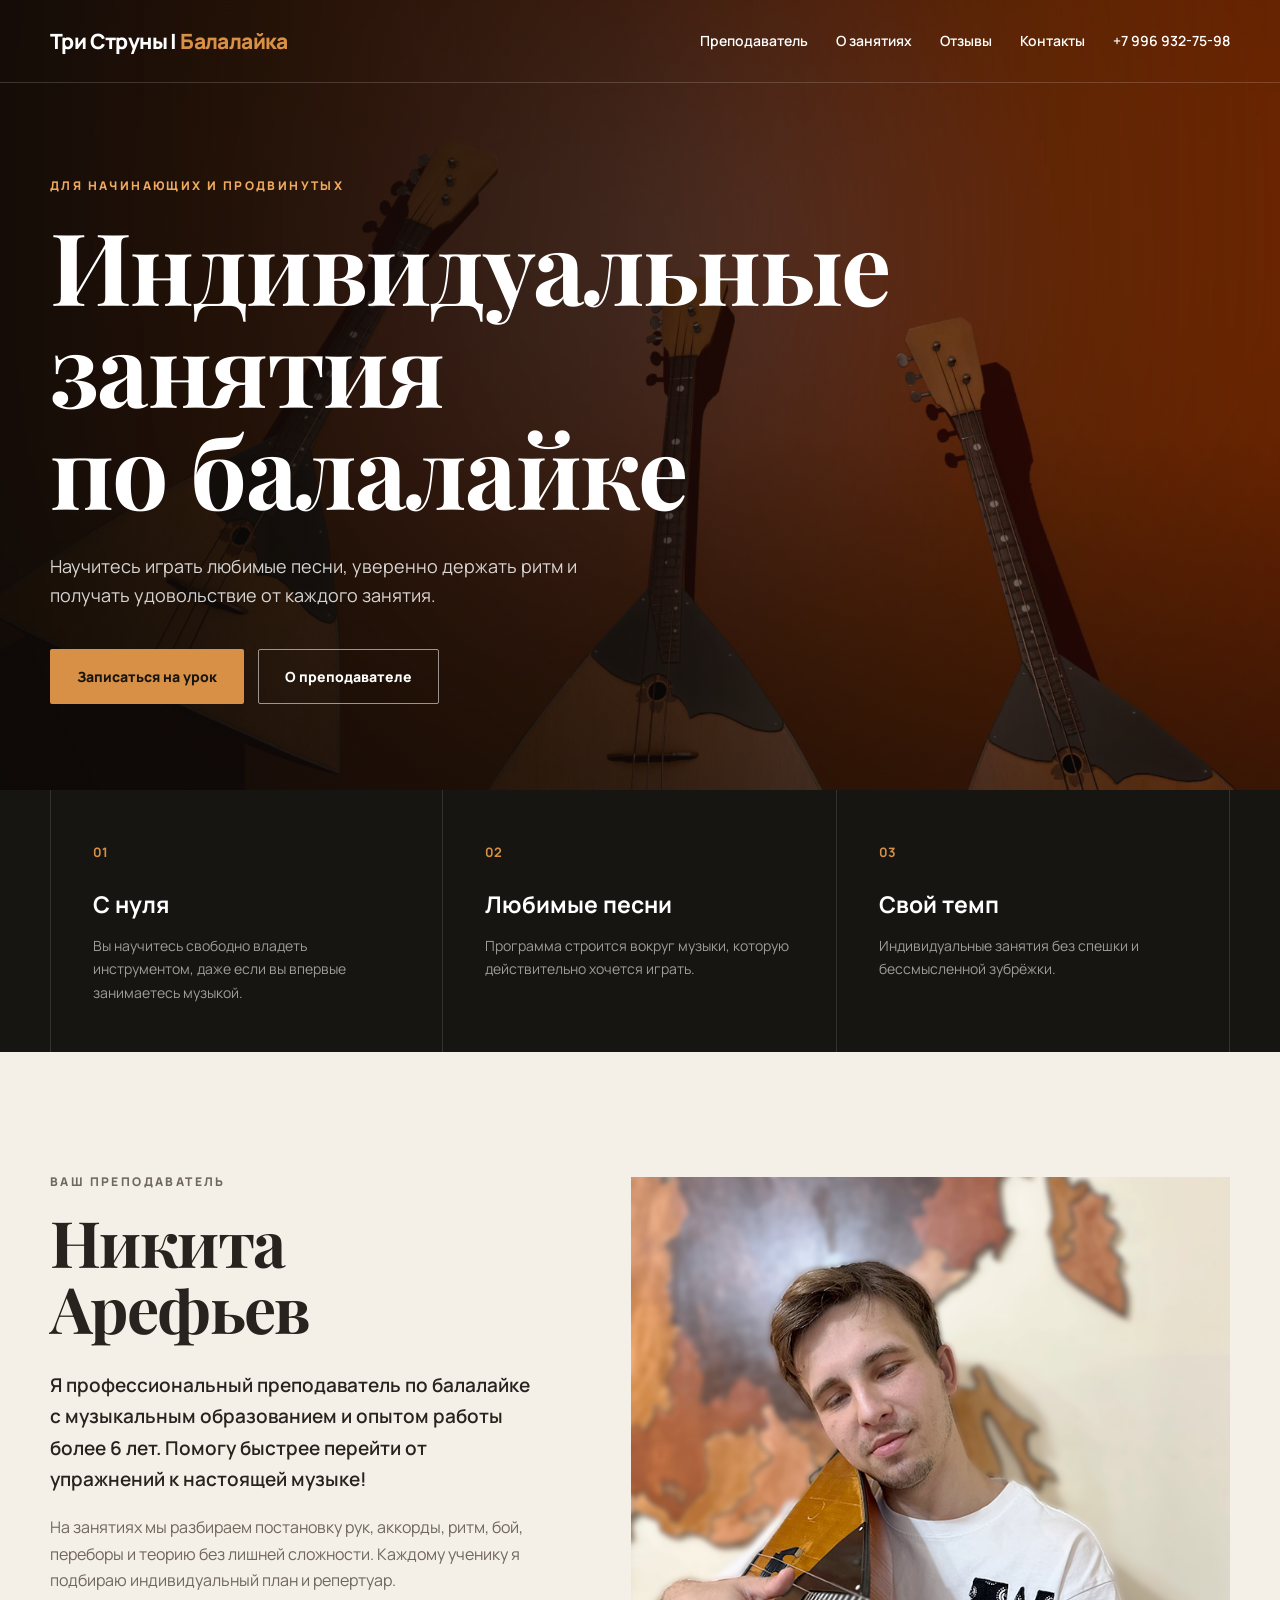
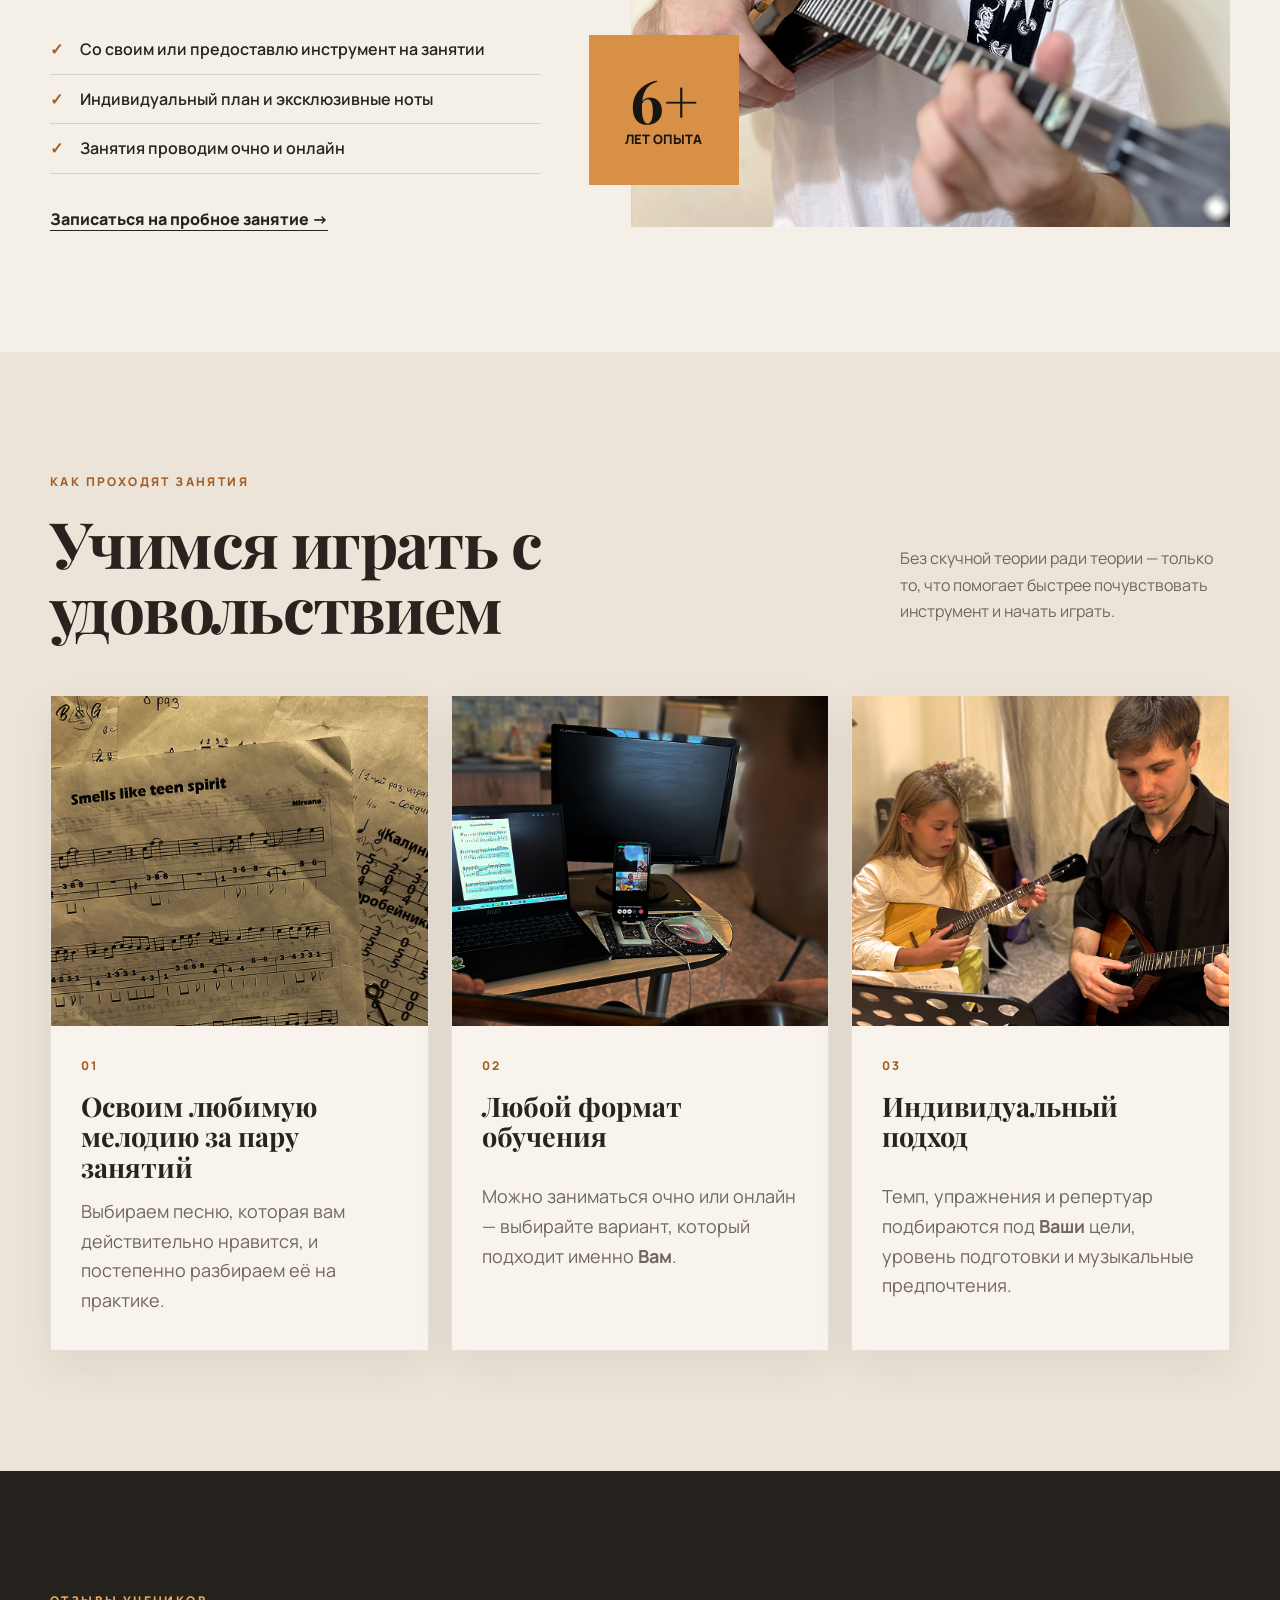
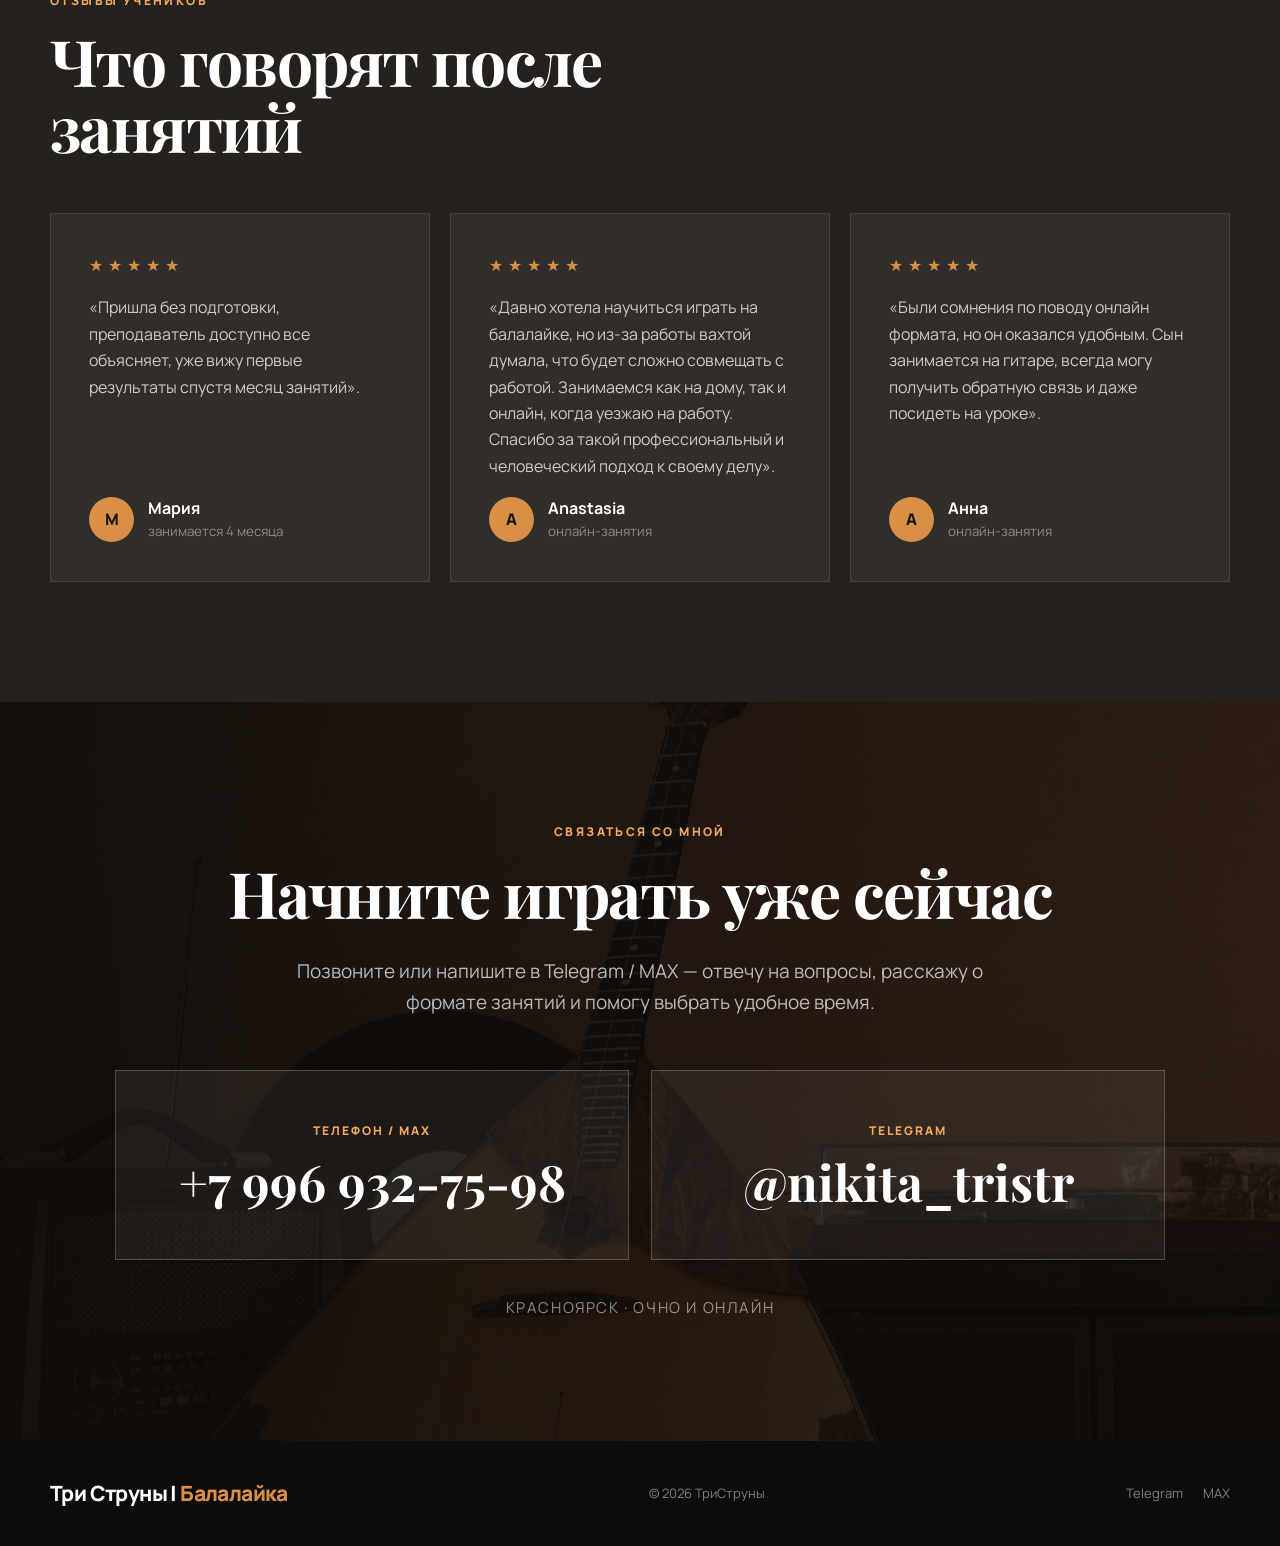
==== index.html @ 17038948 "Initial site" ====
<!DOCTYPE html>
<html lang="ru">
<head>
  <meta charset="UTF-8">
  <meta name="viewport" content="width=device-width, initial-scale=1.0">
  <meta name="description" content="Индивидуальные занятия по гитаре в очном и онлайн форматах. Обучение с нуля и развитие техники игры для начинающих и продолжающих">
  <title>Три Струны – Индивидуальные занятия по балалайке в удобном формате</title>
  <link rel="canonical" href="https://tri-stuni.ru/">
  <link rel="icon" type="image/png" href="favicon.png">
  <link rel="preconnect" href="https://fonts.googleapis.com">
  <link rel="preconnect" href="https://fonts.gstatic.com" crossorigin>
  <link href="https://fonts.googleapis.com/css2?family=Manrope:wght@400;500;600;700;800&family=Playfair+Display:wght@700&display=swap" rel="stylesheet">
  <link rel="stylesheet" href="styles.css">
</head>

<body>
  <header class="header" id="top">
    <div class="container header__inner">
      <a class="logo" href="#top">Три Струны | <span>Балалайка</span></a>

      <nav class="nav" aria-label="Основная навигация">
        <a href="#teacher">Преподаватель</a>
        <a href="#gallery">О занятиях</a>
        <a href="#reviews">Отзывы</a>
        <a href="#contacts">Контакты</a>
      </nav>

      <a class="header__phone" href="tel:+79969327598">+7 996 932-75-98</a>
      <button class="menu-button" type="button" aria-label="Открыть меню">☰</button>
    </div>
  </header>

  <main>
    <section class="hero">

      <video class="hero-video" autoplay muted playsinline>
        <source src="images/xl986-0szup-zxlib.webm" type="video/webm">
      </video>

      <div class="hero__overlay"></div>
      <div class="container hero__content">
        <p class="eyebrow">Для начинающих и продвинутых</p>
        <h1>Индивидуальные занятия<br> по балалайке</h1>
        <p class="hero__text">
          Научитесь играть любимые песни, уверенно держать ритм
          и получать удовольствие от каждого занятия.
        </p>
        <div class="hero__actions">
          <a class="button button--primary" href="#contacts">Записаться на урок</a>
          <a class="button button--ghost" href="#teacher">О преподавателе</a>
        </div>
      </div>
    </section>

    <section class="advantages">
      <div class="container advantages__grid">
        <article>
          <strong>01</strong>
          <h3>С нуля</h3>
          <p>Вы научитесь свободно владеть инструментом, даже если вы впервые занимаетесь музыкой.</p>
        </article>
        <article>
          <strong>02</strong>
          <h3>Любимые песни</h3>
          <p>Программа строится вокруг музыки, которую действительно хочется играть.</p>
        </article>
        <article>
          <strong>03</strong>
          <h3>Свой темп</h3>
          <p>Индивидуальные занятия без спешки и бессмысленной зубрёжки.</p>
        </article>
      </div>
    </section>

    <section class="section teacher" id="teacher">
      <div class="container teacher__grid">
        <div class="teacher__content">
          <p class="eyebrow eyebrow--dark">Ваш преподаватель</p>
          <h2>Никита Арефьев</h2>
          <p class="lead">
            Я профессиональный преподаватель по балалайке с музыкальным образованием и опытом работы более 6 лет.
            Помогу быстрее перейти от упражнений к настоящей музыке!
          </p>
          <p>
            На занятиях мы разбираем постановку рук, аккорды, ритм, бой,
            переборы и теорию без лишней сложности.
            Каждому ученику я подбираю индивидуальный план и репертуар.
          </p>
          <ul class="check-list">
            <li>Со своим или предоставлю  инструмент на занятии</li>
            <li>Индивидуальный план и эксклюзивные ноты</li>
            <li>Занятия проводим очно и онлайн</li>
          </ul>
          <a class="text-link" href="#contacts">Записаться на пробное занятие →</a>
        </div>

        <div class="teacher__photo-wrap">
          <img
            class="teacher__photo"
            src="images/tk2rp-n01fe-uaxux.png"
            alt="Преподаватель">
          <div class="teacher__badge">
            <strong>6+</strong>
            <span>лет опыта</span>
          </div>
        </div>
      </div>
    </section>

    <section class="section learning" id="gallery">
      <div class="container">
        <div class="section-heading learning__heading">
          <div>
            <p class="eyebrow eyebrow--dark">Как проходят занятия</p>
            <h2>Учимся играть с удовольствием</h2>
          </div>
          <p>
            Без скучной теории ради теории — только то, что помогает быстрее
            почувствовать инструмент и начать играть.
          </p>
        </div>

        <div class="learning__grid">
          <article class="learning-card">
            <img src="images/r684t-punt3-mszy1.png" alt="Ноты мелодий">
            <div class="learning-card__content">
              <span>01</span>
              <h3>Освоим любимую мелодию за пару занятий</h3>
              <p>Выбираем песню, которая вам действительно нравится, и постепенно разбираем её на практике.</p>
            </div>
          </article>

          <article class="learning-card">
            <img src="images/8xgyc-4u35b-64ixe.png" alt="Онлайн-занятия по игре на гитаре">
            <div class="learning-card__content">
              <span>02</span>
              <h3>Любой формат обучения</h3>
              <p>Можно заниматься очно или онлайн — выбирайте вариант, который подходит именно <b>Вам</b>.</p>
            </div>
          </article>

          <article class="learning-card">
            <img src="images/gwdns-wt003-9f68g.png" alt="Индивидуальное занятие с преподавателем">
            <div class="learning-card__content">
              <span>03</span>
              <h3>Индивидуальный подход</h3>
              <p>Темп, упражнения и репертуар подбираются под <b>Ваши</b> цели, уровень подготовки и музыкальные предпочтения.</p>
            </div>
          </article>
        </div>
      </div>
    </section>

    <section class="section reviews" id="reviews">
      <div class="container">
        <p class="eyebrow">Отзывы учеников</p>
        <h2>Что говорят после занятий</h2>

        <div class="reviews__grid">
          <article class="review">
            <div class="review__stars">★★★★★</div>
            <p>«Пришла без подготовки, преподаватель доступно все объясняет, уже вижу первые результаты спустя месяц занятий».</p>
            <div class="review__author">
              <span>М</span>
              <div><strong>Мария</strong><small>занимается 4 месяца</small></div>
            </div>
          </article>

          <article class="review">
            <div class="review__stars">★★★★★</div>
            <p>«Давно хотела научиться играть на балалайке, но из-за работы вахтой думала, что будет сложно совмещать с работой. Занимаемся как на дому, так и онлайн, когда уезжаю на работу. Спасибо за такой профессиональный и человеческий подход к своему делу».</p>
            <div class="review__author">
              <span>A</span>
              <div><strong>Anastasia</strong><small>онлайн-занятия</small></div>
            </div>
          </article>

          <article class="review">
            <div class="review__stars">★★★★★</div>
            <p>«Были сомнения по поводу онлайн формата, но он оказался удобным. Сын занимается на гитаре, всегда могу получить обратную связь и даже посидеть на уроке».</p>
            <div class="review__author">
              <span>А</span>
              <div><strong>Анна</strong><small>онлайн-занятия</small></div>
            </div>
          </article>
        </div>
      </div>
    </section>

    <section class="section contacts" id="contacts">
      <div class="container contacts__center">
        <p class="eyebrow">Связаться со мной</p>
        <h2>Начните играть уже сейчас</h2>
        <p class="contacts__intro">
          Позвоните или напишите в Telegram / MAX  — отвечу на вопросы,
          расскажу о формате занятий и помогу выбрать удобное время.
        </p>

        <div class="contacts__big-links">
          <a class="contact-card" href="tel:+79969327598">
            <span class="contact-card__label">Телефон / MAX </span>
            <strong>+7 996 932-75-98</strong>
          </a>

          <a class="contact-card" href="https://t.me/nikita_tristr" target="_blank" rel="noopener noreferrer">
            <span class="contact-card__label">Telegram</span>
            <strong>@nikita_tristr</strong>
          </a>

        </div>

        <p class="contacts__place">Красноярск · очно и онлайн</p>
      </div>
    </section>
  </main>

  <footer class="footer">
    <div class="container footer__inner">
      <a class="logo" href="#top">Три Струны | <span>Балалайка</span></a>
      <p>© 2026 ТриСтруны</p>
      <div class="footer__socials">
        <a href="#" aria-label="Telegram">Telegram</a>
        <a href="#" aria-label="MAX">MAX</a>
      </div>
    </div>
  </footer>

  <script src="script.js"></script>
</body>
</html>
---- styles.css ----
* {
  box-sizing: border-box;
}

:root {
  --bg: #f4efe7;
  --dark: #171512;
  --dark-soft: #25211c;
  --accent: #d79045;
  --accent-hover: #efaa60;
  --text: #28231e;
  --muted: #70675e;
  --white: #ffffff;
  --line: rgba(40, 35, 30, 0.14);
}

html {
  scroll-behavior: smooth;
}

body {
  margin: 0;
  font-family: "Manrope", sans-serif;
  color: var(--text);
  background: var(--bg);
  line-height: 1.65;
}

img {
  display: block;
  max-width: 100%;
}

a {
  color: inherit;
  text-decoration: none;
}

.container {
  width: min(1180px, calc(100% - 40px));
  margin-inline: auto;
}

.header {
  position: absolute;
  z-index: 10;
  top: 0;
  width: 100%;
  border-bottom: 1px solid rgba(255, 255, 255, 0.16);
  color: var(--white);
}

.header__inner,
.footer__inner {
  min-height: 82px;
  display: flex;
  align-items: center;
  justify-content: space-between;
  gap: 28px;
}

.logo {
  font-size: 21px;
  font-weight: 800;
  letter-spacing: -0.6px;
}

.logo span {
  color: var(--accent);
}

.nav {
  display: flex;
  gap: 28px;
  margin-left: auto;
}

.nav a,
.header__phone {
  font-size: 14px;
  font-weight: 600;
}

.nav a:hover,
.header__phone:hover {
  color: var(--accent-hover);
}

.menu-button {
  display: none;
  background: none;
  border: 0;
  color: white;
  font-size: 28px;
  cursor: pointer;
}

.hero {
    position: relative;
    min-height: 790px;
    display: grid;
    align-items: center;
    color: var(--white);
    overflow: hidden;
}

.hero-video {
    position: absolute;
    inset: 0;

    width: 100%;
    height: 100%;

    object-fit: cover;
    object-position: center 42%;

    z-index: 0;
}

.hero__overlay {
  position: absolute;
  inset: 0;
  background:
    linear-gradient(90deg, rgba(12, 10, 8, 0.92) 0%, rgba(12, 10, 8, 0.68) 48%, rgba(12, 10, 8, 0.18) 100%),
    linear-gradient(0deg, rgba(12, 10, 8, 0.42), transparent 45%);
}

.hero__content {
  position: relative;
  z-index: 1;
  padding-top: 90px;
}

.eyebrow {
  margin: 0 0 18px;
  color: var(--accent-hover);
  font-size: 12px;
  font-weight: 800;
  letter-spacing: 2.4px;
  text-transform: uppercase;
}

.eyebrow--dark {
  color: #a65f24;
}

h1,
h2 {
  font-family: "Playfair Display", serif;
  line-height: 1.02;
  letter-spacing: -1.6px;
}

h1 {
  max-width: 750px;
  margin: 0;
  font-size: clamp(68px, 9vw, 100px);
}

h2 {
  margin: 0 0 30px;
  font-size: clamp(42px, 5vw, 68px);
}

.hero__text {
  max-width: 590px;
  margin: 32px 0 38px;
  color: rgba(255, 255, 255, 0.82);
  font-size: 18px;
}

.hero__actions {
  display: flex;
  flex-wrap: wrap;
  gap: 14px;
}

.button {
  min-height: 55px;
  padding: 0 26px;
  display: inline-flex;
  align-items: center;
  justify-content: center;
  border: 1px solid transparent;
  border-radius: 2px;
  font: inherit;
  font-size: 14px;
  font-weight: 800;
  cursor: pointer;
  transition: 0.2s ease;
}

.button--primary {
  color: var(--dark);
  background: var(--accent);
}

.button--primary:hover {
  background: var(--accent-hover);
  transform: translateY(-2px);
}

.button--ghost {
  color: var(--white);
  border-color: rgba(255, 255, 255, 0.55);
}

.button--ghost:hover {
  background: rgba(255, 255, 255, 0.1);
}

.advantages {
  color: var(--white);
  background: var(--dark);
}

.advantages__grid {
  display: grid;
  grid-template-columns: repeat(3, 1fr);
}

.advantages article {
  min-height: 245px;
  padding: 48px 42px;
  border-right: 1px solid rgba(255, 255, 255, 0.12);
}

.advantages article:first-child {
  border-left: 1px solid rgba(255, 255, 255, 0.12);
}

.advantages strong {
  color: var(--accent);
  font-size: 13px;
}

.advantages h3 {
  margin: 22px 0 10px;
  font-size: 23px;
}

.advantages p {
  margin: 0;
  color: rgba(255, 255, 255, 0.58);
  font-size: 14px;
}

.section {
  padding: 120px 0;
}

.teacher__grid {
  display: grid;
  grid-template-columns: 0.9fr 1.1fr;
  align-items: center;
  gap: 90px;
}

.teacher__content p {
  color: var(--muted);
}

.teacher__content .lead {
  color: var(--text);
  font-size: 19px;
  font-weight: 600;
}

.check-list {
  padding: 0;
  margin: 32px 0;
  list-style: none;
}

.check-list li {
  padding: 11px 0 11px 30px;
  position: relative;
  border-bottom: 1px solid var(--line);
  font-weight: 600;
}

.check-list li::before {
  content: "✓";
  position: absolute;
  left: 0;
  color: #a65f24;
}

.text-link {
  font-weight: 800;
  border-bottom: 1px solid currentColor;
}

.teacher__photo-wrap {
  position: relative;
}

.teacher__photo {
  width: 100%;
  height: 650px;
  object-fit: cover;
}

.teacher__badge {
  position: absolute;
  left: -42px;
  bottom: 42px;
  width: 150px;
  height: 150px;
  display: grid;
  place-content: center;
  text-align: center;
  color: var(--dark);
  background: var(--accent);
}

.teacher__badge strong {
  font-family: "Playfair Display", serif;
  font-size: 60px;
  line-height: 1;
}

.teacher__badge span {
  font-size: 13px;
  font-weight: 800;
  text-transform: uppercase;
}

.gallery {
  overflow: hidden;
  background: #ece4d8;
}

.section-heading {
  display: grid;
  grid-template-columns: 1.4fr 0.6fr;
  align-items: end;
  gap: 80px;
  margin-bottom: 55px;
}

.section-heading h2 {
  margin-bottom: 0;
}

.section-heading > p {
  color: var(--muted);
}

.gallery__track {
  width: max-content;
  padding: 0 max(20px, calc((100vw - 1180px) / 2));
  display: flex;
  gap: 20px;
  overflow-x: auto;
  scrollbar-width: thin;
}

.gallery__track img {
  width: 360px;
  height: 470px;
  flex: 0 0 auto;
  object-fit: cover;
}

.reviews {
  color: var(--white);
  background: var(--dark-soft);
}

.reviews h2 {
  max-width: 750px;
}

.reviews__grid {
  display: grid;
  grid-template-columns: repeat(3, 1fr);
  gap: 20px;
  margin-top: 54px;
}

.review {
  min-height: 360px;
  padding: 38px;
  display: flex;
  flex-direction: column;
  background: rgba(255, 255, 255, 0.055);
  border: 1px solid rgba(255, 255, 255, 0.1);
}

.review__stars {
  color: var(--accent);
  letter-spacing: 5px;
}

.review > p {
  color: rgba(255, 255, 255, 0.75);
  font-size: 16px;
}

.review__author {
  margin-top: auto;
  display: flex;
  align-items: center;
  gap: 14px;
}

.review__author > span {
  width: 45px;
  height: 45px;
  display: grid;
  place-items: center;
  border-radius: 50%;
  color: var(--dark);
  background: var(--accent);
  font-weight: 800;
}

.review__author small {
  display: block;
  color: rgba(255, 255, 255, 0.45);
}

.contacts {
  color: var(--white);
  background:
    linear-gradient(90deg, rgba(12, 10, 8, 0.97), rgba(12, 10, 8, 0.82)),
    url("images/7dl58-jzt4b-phb25.png")
    center / cover no-repeat;
}

.contacts__grid {
  display: grid;
  grid-template-columns: 1fr 0.8fr;
  gap: 100px;
  align-items: start;
}

.contacts__content > p {
  max-width: 590px;
  color: rgba(255, 255, 255, 0.68);
}

.contacts__links {
  display: grid;
  gap: 10px;
  margin-top: 38px;
  font-size: 18px;
  font-weight: 700;
}

.contacts__links span {
  color: rgba(255, 255, 255, 0.55);
  font-size: 15px;
  font-weight: 500;
}

.contact-form {
  padding: 42px;
  color: var(--text);
  background: var(--bg);
}

.contact-form label {
  display: block;
  margin-bottom: 20px;
  font-size: 13px;
  font-weight: 800;
}

.contact-form input,
.contact-form select {
  width: 100%;
  height: 52px;
  margin-top: 7px;
  padding: 0 14px;
  border: 1px solid var(--line);
  background: #fff;
  font: inherit;
}

.contact-form input:focus,
.contact-form select:focus {
  outline: 2px solid var(--accent);
  border-color: transparent;
}

.button--wide {
  width: 100%;
}

.contact-form small {
  display: block;
  margin-top: 14px;
  color: var(--muted);
  font-size: 11px;
  text-align: center;
}

.footer {
  color: var(--white);
  background: #0d0c0a;
}

.footer__inner {
  min-height: 105px;
}

.footer p,
.footer__socials {
  color: rgba(255, 255, 255, 0.48);
  font-size: 13px;
}

.footer__socials {
  display: flex;
  gap: 20px;
}

@media (max-width: 900px) {
  .nav,
  .header__phone {
    display: none;
  }

  .nav.nav--open {
    position: absolute;
    top: 82px;
    left: 20px;
    right: 20px;
    display: grid;
    gap: 0;
    padding: 14px 20px;
    color: var(--white);
    background: rgba(20, 17, 14, 0.98);
  }

  .nav.nav--open a {
    padding: 12px 0;
    border-bottom: 1px solid rgba(255, 255, 255, 0.1);
  }

  .menu-button {
    display: block;
  }

  .hero {
    min-height: 720px;
  }

  .advantages__grid,
  .reviews__grid {
    grid-template-columns: 1fr;
  }

  .advantages article {
    min-height: 0;
    border-left: 1px solid rgba(255, 255, 255, 0.12);
    border-bottom: 1px solid rgba(255, 255, 255, 0.12);
  }

  .teacher__grid,
  .contacts__grid {
    grid-template-columns: 1fr;
    gap: 55px;
  }

  .teacher__photo-wrap {
    order: -1;
  }

  .teacher__photo {
    height: 550px;
  }

  .teacher__badge {
    left: 20px;
  }

  .section-heading {
    grid-template-columns: 1fr;
    gap: 12px;
  }
}

@media (max-width: 600px) {
  .container {
    width: min(100% - 28px, 1180px);
  }

  .header__inner {
    min-height: 70px;
  }

  .hero {
    min-height: 680px;
    background-position: 62% center;
  }

  .hero__content {
    padding-top: 80px;
  }

  h1 {
    font-size: clamp(56px, 18vw, 82px);
  }

  h2 {
    font-size: 42px;
  }

  .hero__text {
    font-size: 16px;
  }

  .hero__actions {
    display: grid;
  }

  .button {
    width: 100%;
  }

  .section {
    padding: 82px 0;
  }

  .advantages article {
    padding: 34px 26px;
  }

  .teacher__photo {
    height: 430px;
  }

  .teacher__badge {
    width: 120px;
    height: 120px;
    bottom: 20px;
  }

  .teacher__badge strong {
    font-size: 39px;
  }

  .gallery__track img {
    width: 285px;
    height: 380px;
  }

  .review,
  .contact-form {
    padding: 28px;
  }

  .footer__inner {
    padding: 30px 0;
    flex-direction: column;
    gap: 12px;
  }
}


.gallery__viewport {
  width: 100%;
  overflow: hidden;
}

.gallery__track {
  width: max-content;
  padding: 0;
  display: flex;
  gap: 0;
  animation: gallery-scroll 34s linear infinite;
  will-change: transform;
}

.gallery__viewport:hover .gallery__track {
  animation-play-state: paused;
}

.gallery__group {
  display: flex;
  gap: 20px;
  padding-right: 20px;
}

.gallery__track img {
  width: 360px;
  height: 470px;
  flex: 0 0 auto;
  object-fit: cover;
}

@keyframes gallery-scroll {
  from {
    transform: translate3d(0, 0, 0);
  }

  to {
    transform: translate3d(-50%, 0, 0);
  }
}

.contacts__center {
  max-width: 1050px;
  text-align: center;
}

.contacts__intro {
  max-width: 720px;
  margin: 0 auto 52px;
  color: rgba(255, 255, 255, 0.7);
  font-size: 19px;
}

.contacts__big-links {
  display: grid;
  grid-template-columns: repeat(2, 1fr);
  gap: 22px;
}

.contact-card {
  min-height: 190px;
  padding: 38px;
  display: flex;
  flex-direction: column;
  align-items: center;
  justify-content: center;
  border: 1px solid rgba(255, 255, 255, 0.22);
  background: rgba(255, 255, 255, 0.06);
  transition: 0.22s ease;
}

.contact-card:hover {
  transform: translateY(-5px);
  border-color: var(--accent);
  background: rgba(215, 144, 69, 0.12);
}

.contact-card__label {
  margin-bottom: 13px;
  color: var(--accent-hover);
  font-size: 12px;
  font-weight: 800;
  letter-spacing: 2px;
  text-transform: uppercase;
}

.contact-card strong {
  font-family: "Playfair Display", serif;
  font-size: clamp(30px, 4vw, 50px);
  line-height: 1.1;
}

.contacts__place {
  margin: 36px 0 0;
  color: rgba(255, 255, 255, 0.52);
  font-size: 15px;
  text-transform: uppercase;
  letter-spacing: 1.6px;
}

@media (prefers-reduced-motion: reduce) {
  .gallery__track {
    animation: none;
  }

  .gallery__viewport {
    overflow-x: auto;
  }
}

@media (max-width: 700px) {
  .contacts__big-links {
    grid-template-columns: 1fr;
  }

  .contact-card {
    min-height: 145px;
    padding: 28px 18px;
  }

  .gallery__track img {
    width: 285px;
    height: 380px;
  }

  .gallery__track {
    animation-duration: 25s;
  }
}

.gallery__slider {
  position: relative;
}

.gallery__viewport {
  overflow-x: auto;
  overflow-y: hidden;
  scroll-behavior: smooth;
  scrollbar-width: none;
  scroll-snap-type: x mandatory;
}

.gallery__viewport::-webkit-scrollbar {
  display: none;
}

.gallery__track {
  width: max-content;
  padding: 0 max(20px, calc((100vw - 1180px) / 2));
  display: flex;
  gap: 20px;
  animation: none !important;
  transform: none !important;
}

.gallery__track img {
  width: 360px;
  height: 470px;
  flex: 0 0 auto;
  object-fit: cover;
  scroll-snap-align: start;
}

.gallery__arrow {
  position: absolute;
  z-index: 3;
  top: 50%;
  width: 58px;
  height: 58px;
  display: grid;
  place-items: center;
  border: 0;
  border-radius: 50%;
  color: var(--dark);
  background: rgba(255, 255, 255, 0.92);
  box-shadow: 0 12px 30px rgba(0, 0, 0, 0.18);
  font-size: 25px;
  cursor: pointer;
  transform: translateY(-50%);
  transition: 0.2s ease;
}

.gallery__arrow:hover {
  background: var(--accent);
  transform: translateY(-50%) scale(1.06);
}

.gallery__arrow--prev {
  left: max(12px, calc((100vw - 1260px) / 2));
}

.gallery__arrow--next {
  right: max(12px, calc((100vw - 1260px) / 2));
}

@media (max-width: 700px) {
  .gallery__track img {
    width: 285px;
    height: 380px;
  }

  .gallery__arrow {
    width: 48px;
    height: 48px;
    font-size: 21px;
  }
}


.learning {
  background: #ece4d8;
}

.learning__heading {
  margin-bottom: 55px;
}

.learning__grid {
  display: grid;
  grid-template-columns: repeat(3, minmax(0, 1fr));
  gap: 22px;
}

.learning-card {
  overflow: hidden;
  background: #f8f4ed;
  border: 1px solid rgba(40, 35, 30, 0.09);
  box-shadow: 0 16px 40px rgba(40, 35, 30, 0.07);
  transition: transform 0.25s ease, box-shadow 0.25s ease;
}

.learning-card:hover {
  transform: translateY(-6px);
  box-shadow: 0 22px 46px rgba(40, 35, 30, 0.12);
}

.learning-card img {
  width: 100%;
  height: 330px;
  object-fit: cover;
}

.learning-card__content {
  padding: 30px 30px 34px;
}

.learning-card__content > span {
  display: block;
  margin-bottom: 15px;
  color: #a65f24;
  font-size: 12px;
  font-weight: 800;
  letter-spacing: 2px;
}

.learning-card h3 {
  min-height: 76px;
  margin: 0 0 15px;
  font-family: "Playfair Display", serif;
  font-size: 27px;
  line-height: 1.12;
}

.learning-card p {
  margin: 0;
  color: var(--muted);
  font-size: 18px;
}

@media (max-width: 900px) {
  .learning__grid {
    grid-template-columns: 1fr;
  }

  .learning-card {
    display: grid;
    grid-template-columns: 0.9fr 1.1fr;
  }

  .learning-card img {
    height: 100%;
    min-height: 300px;
  }

  .learning-card h3 {
    min-height: 0;
  }
}

@media (max-width: 600px) {
  .learning-card {
    display: block;
  }

  .learning-card img {
    height: 260px;
    min-height: 0;
  }

  .learning-card__content {
    padding: 25px;
  }

  .learning-card h3 {
    font-size: 25px;
  }
}
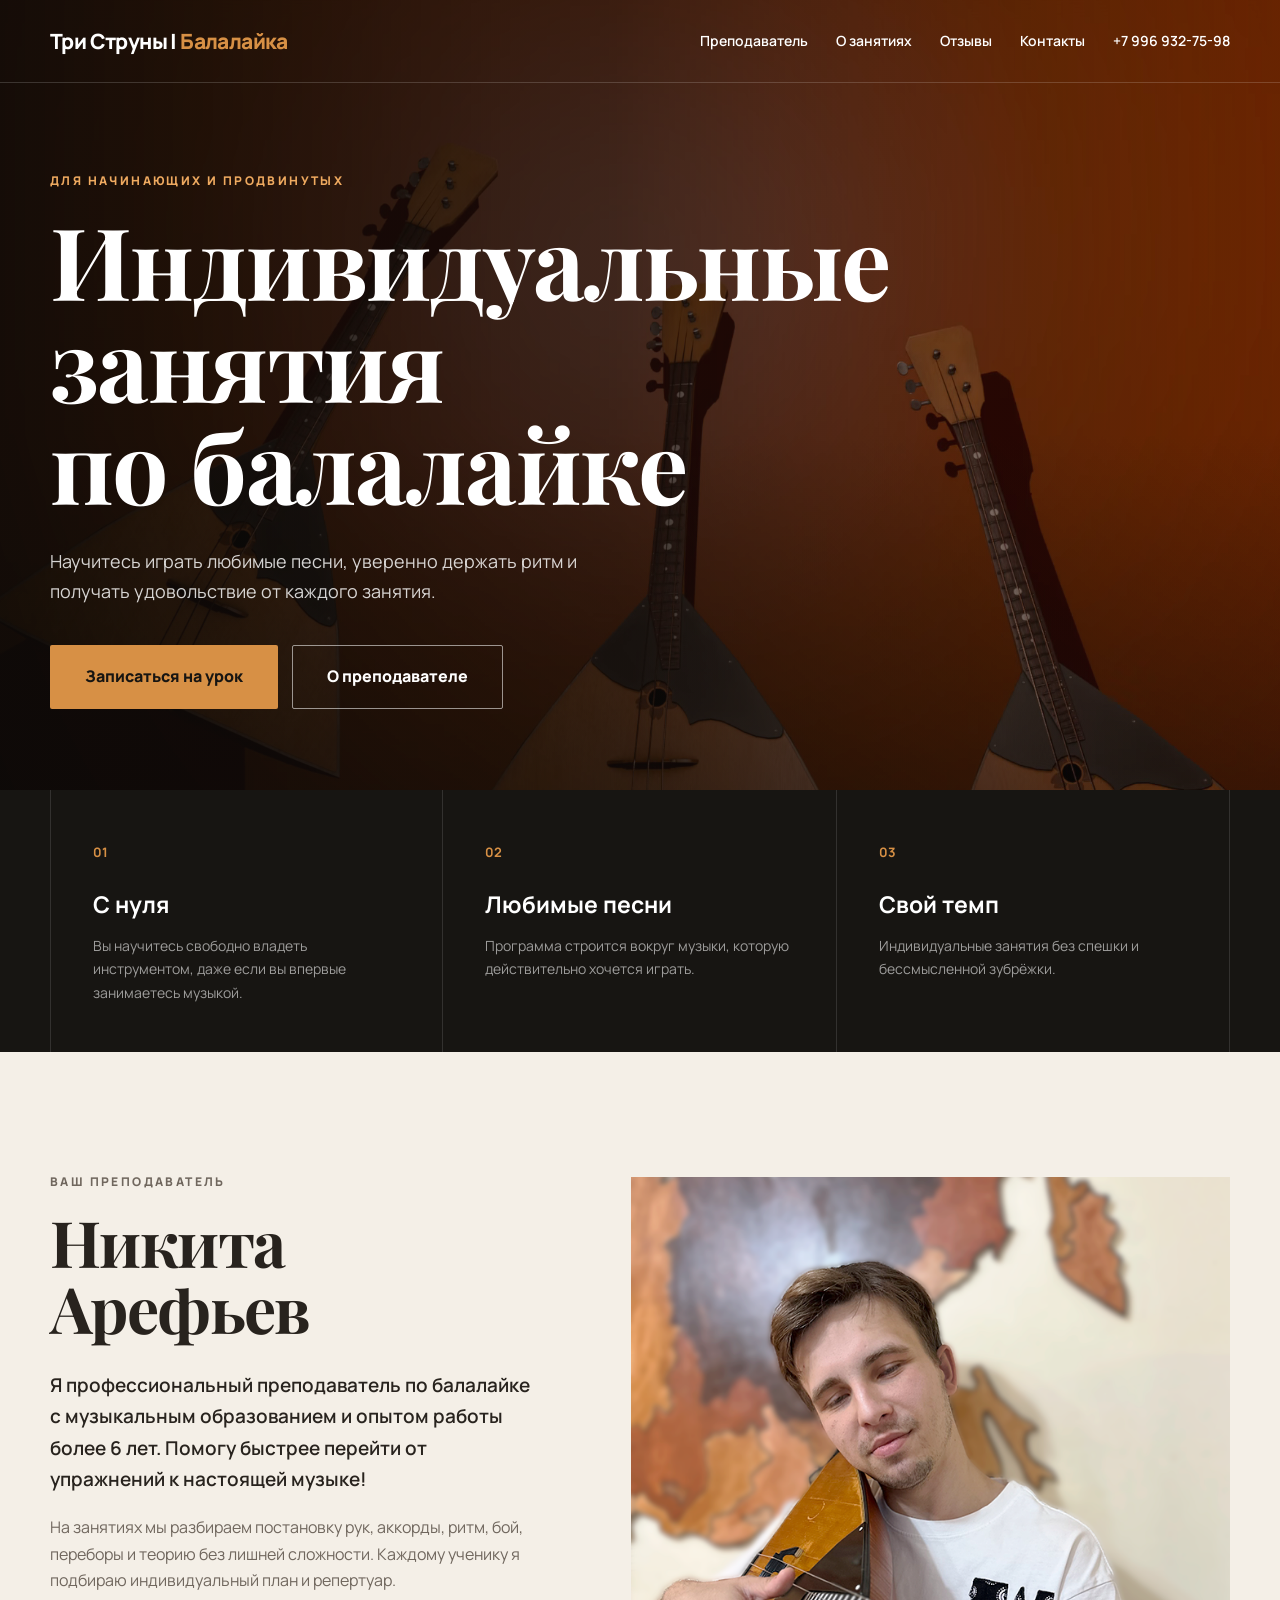
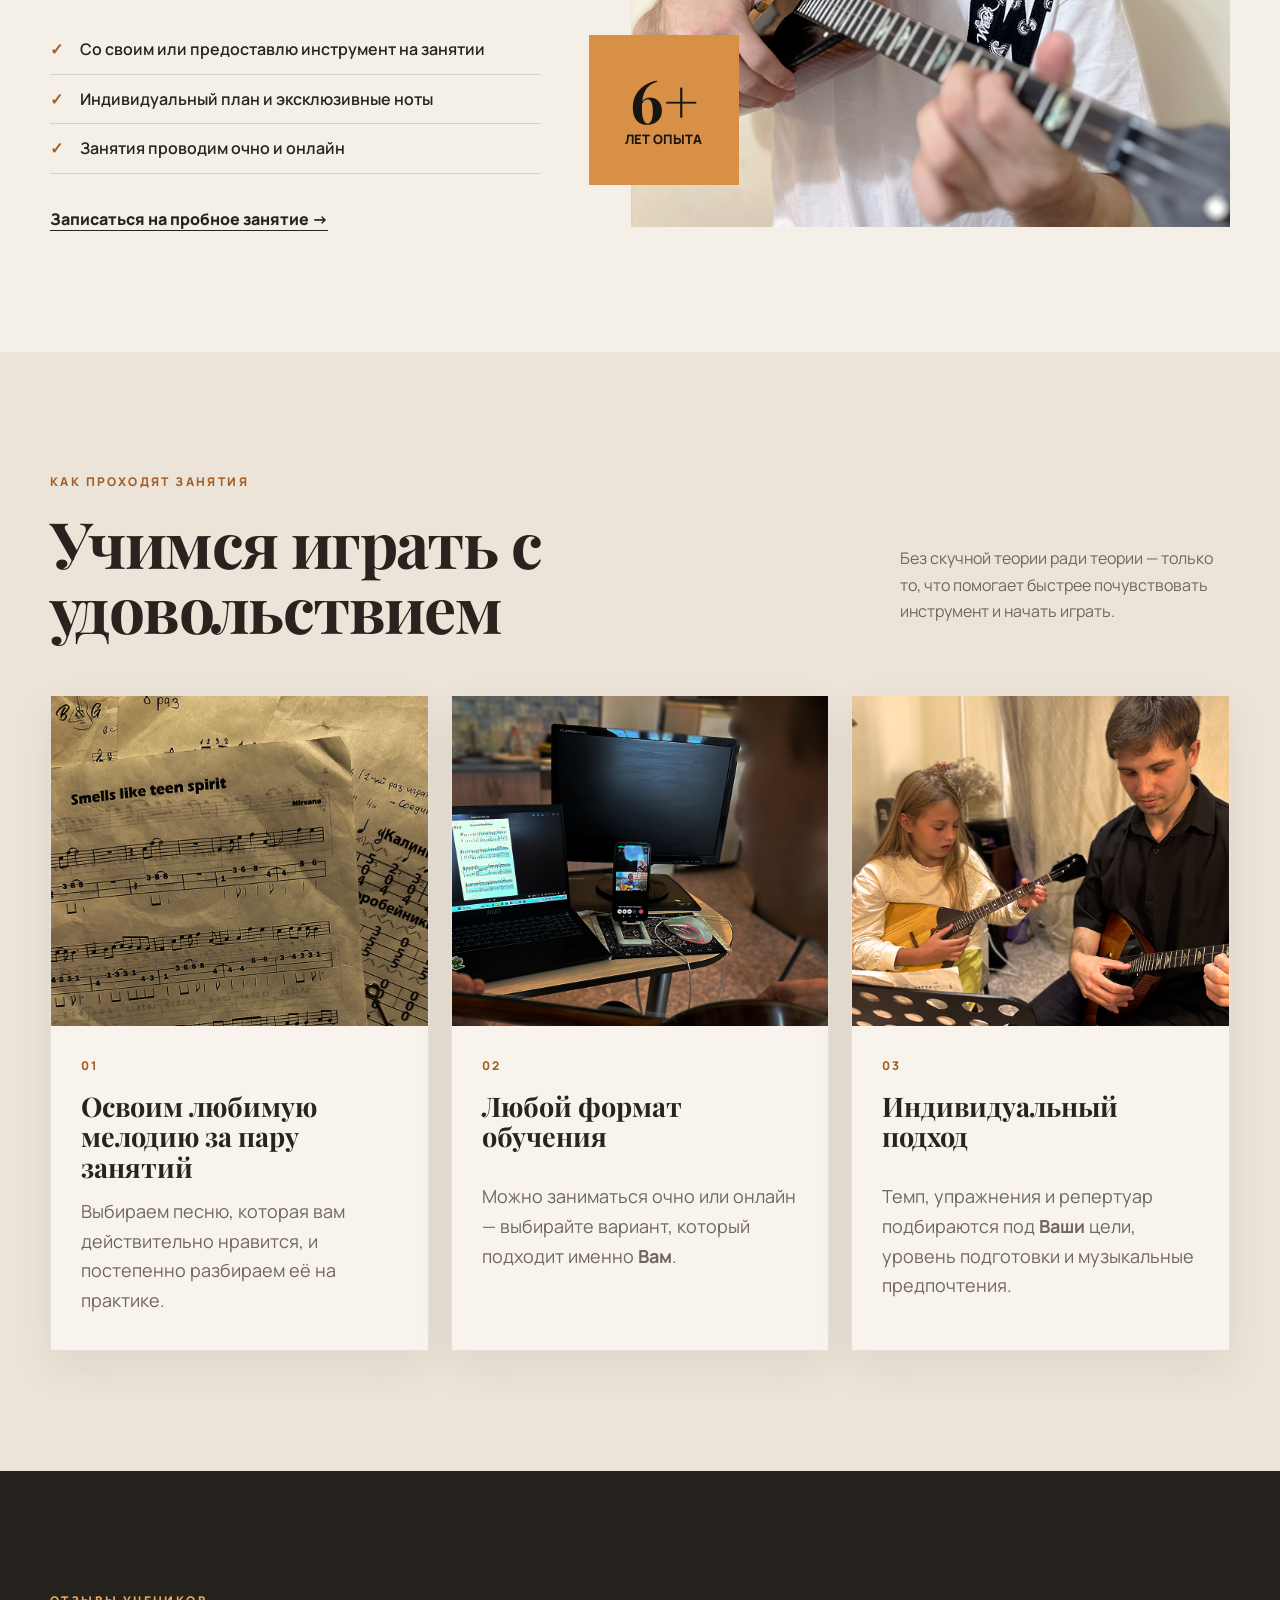
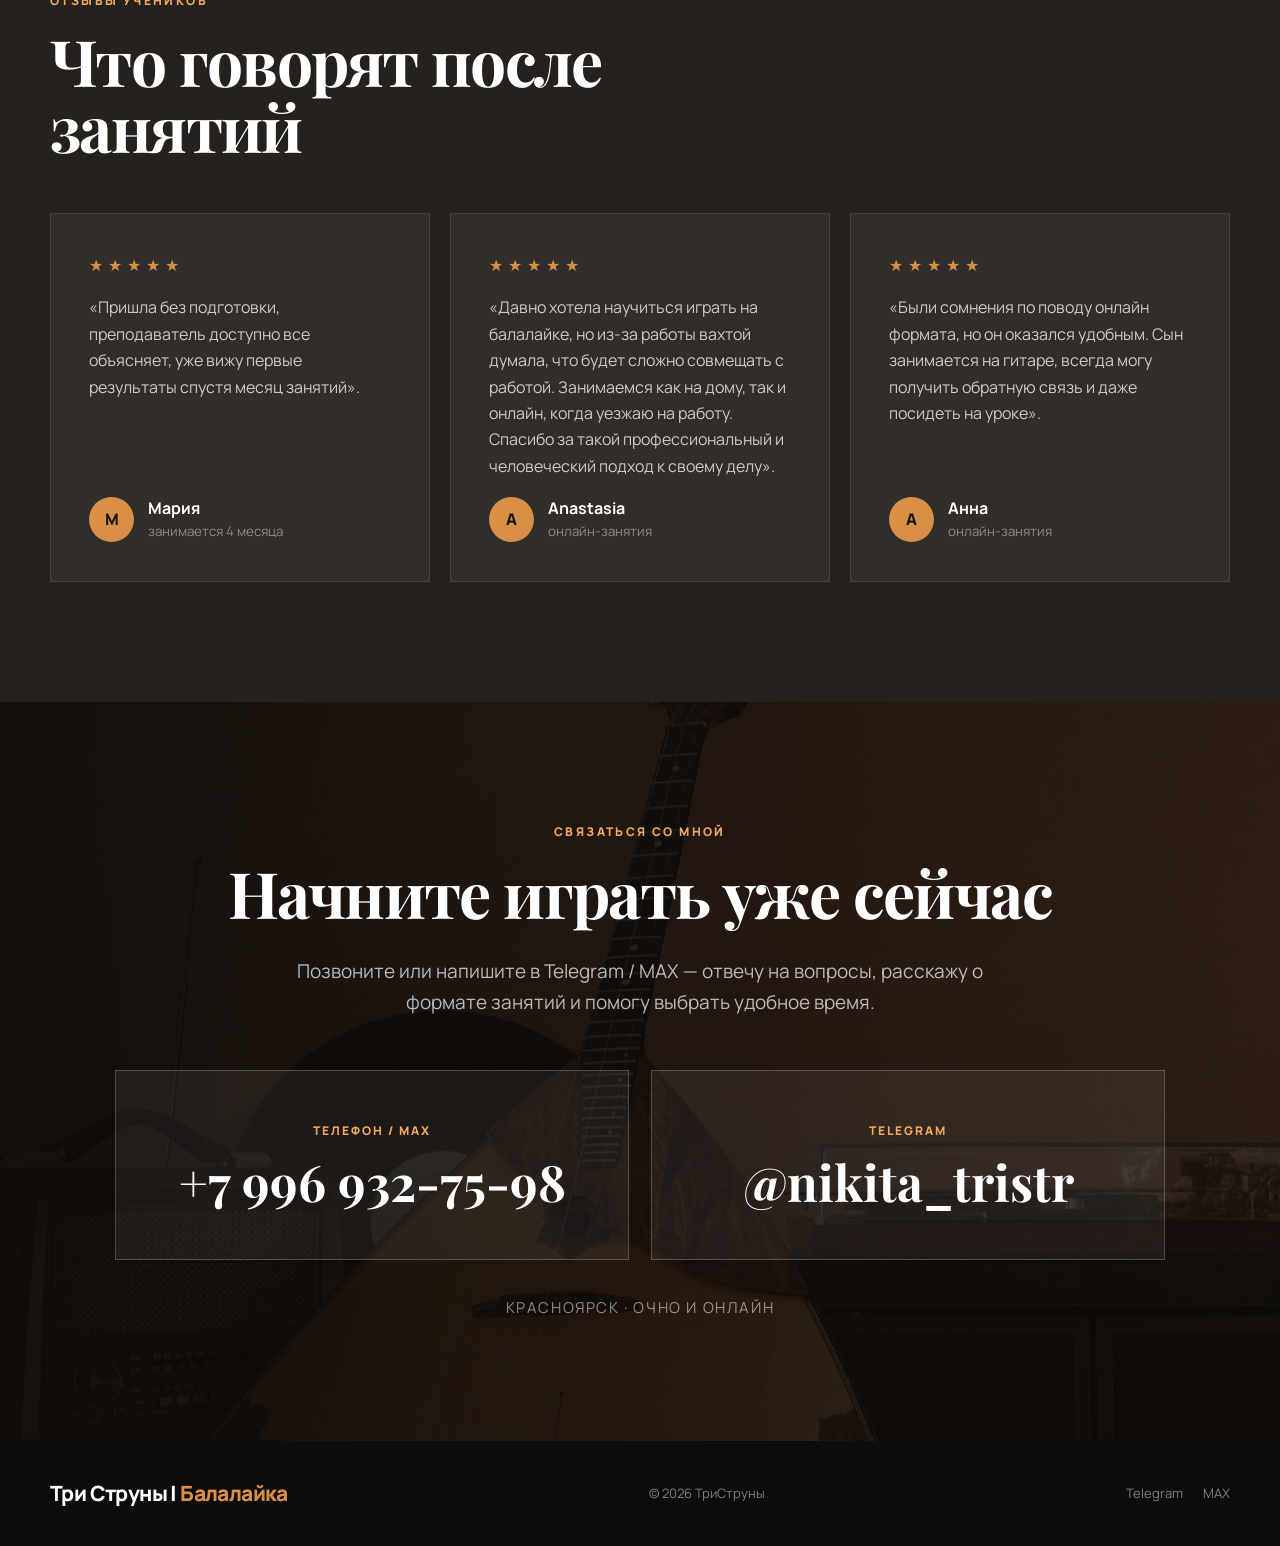
==== commit 530f70bf: "Update site" ====
--- a/index.html
+++ b/index.html
@@ -219,8 +219,8 @@
       <a class="logo" href="#top">Три Струны | <span>Балалайка</span></a>
       <p>© 2026 ТриСтруны</p>
       <div class="footer__socials">
-        <a href="#" aria-label="Telegram">Telegram</a>
-        <a href="#" aria-label="MAX">MAX</a>
+        <a href="https://t.me/nikita_tristr" aria-label="Telegram">Telegram</a>
+        <a href="tel:+79969327598" aria-label="MAX">MAX</a>
       </div>
     </div>
   </footer>
--- a/styles.css
+++ b/styles.css
@@ -176,15 +176,15 @@
 }
 
 .button {
-  min-height: 55px;
-  padding: 0 26px;
+  min-height: 64px;
+  padding: 0 34px;
   display: inline-flex;
   align-items: center;
   justify-content: center;
   border: 1px solid transparent;
   border-radius: 2px;
   font: inherit;
-  font-size: 14px;
+  font-size: 16px;
   font-weight: 800;
   cursor: pointer;
   transition: 0.2s ease;
@@ -602,7 +602,9 @@
   }
 
   h1 {
-    font-size: clamp(56px, 18vw, 82px);
+    font-size: clamp(38px, 11vw, 48px);
+    line-height: 1;
+    letter-spacing: -0.8px;
   }
 
   h2 {
@@ -615,10 +617,16 @@
 
   .hero__actions {
     display: grid;
-  }
-
-  .button {
+    grid-template-columns: minmax(0, 1fr);
+    gap: 10px;
+  }
+
+  .hero__actions .button {
     width: 100%;
+    min-width: 0;
+    padding: 0 16px;
+    font-size: 14px;
+    text-align: center;
   }
 
   .section {
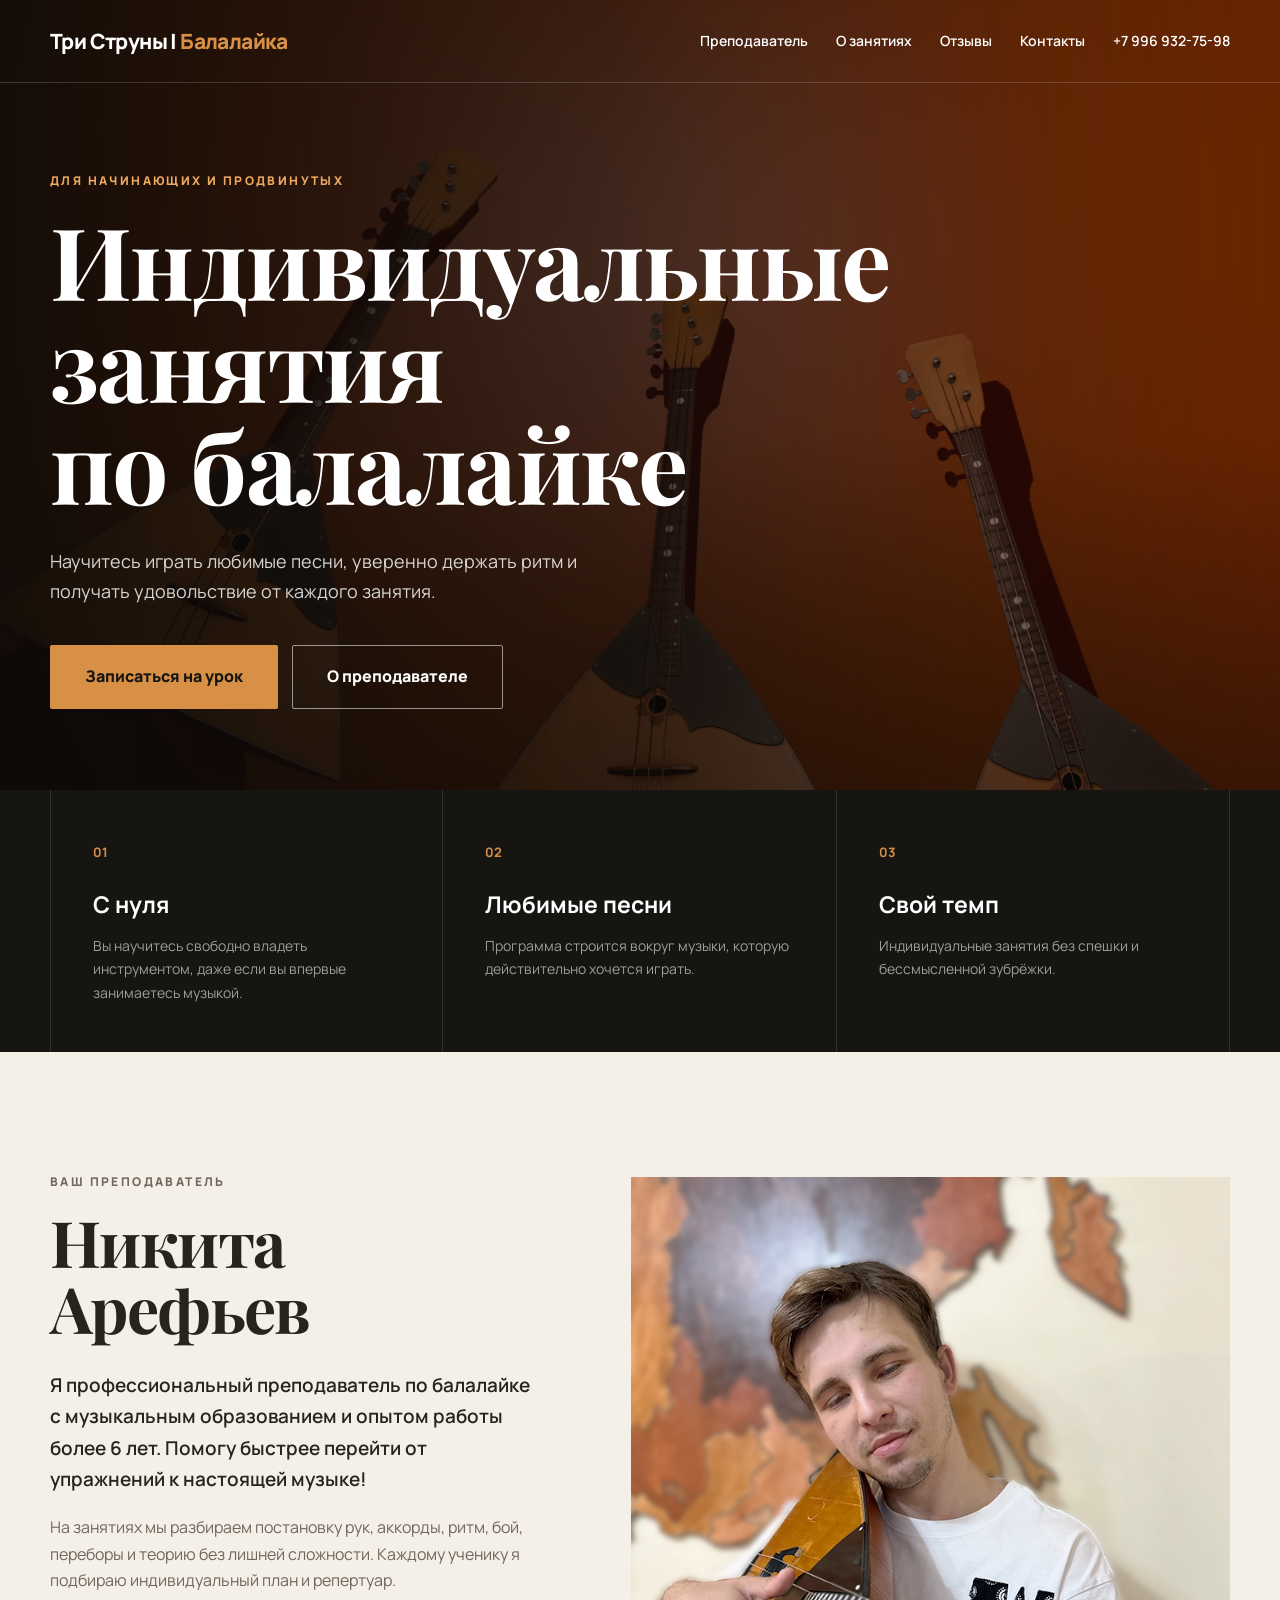
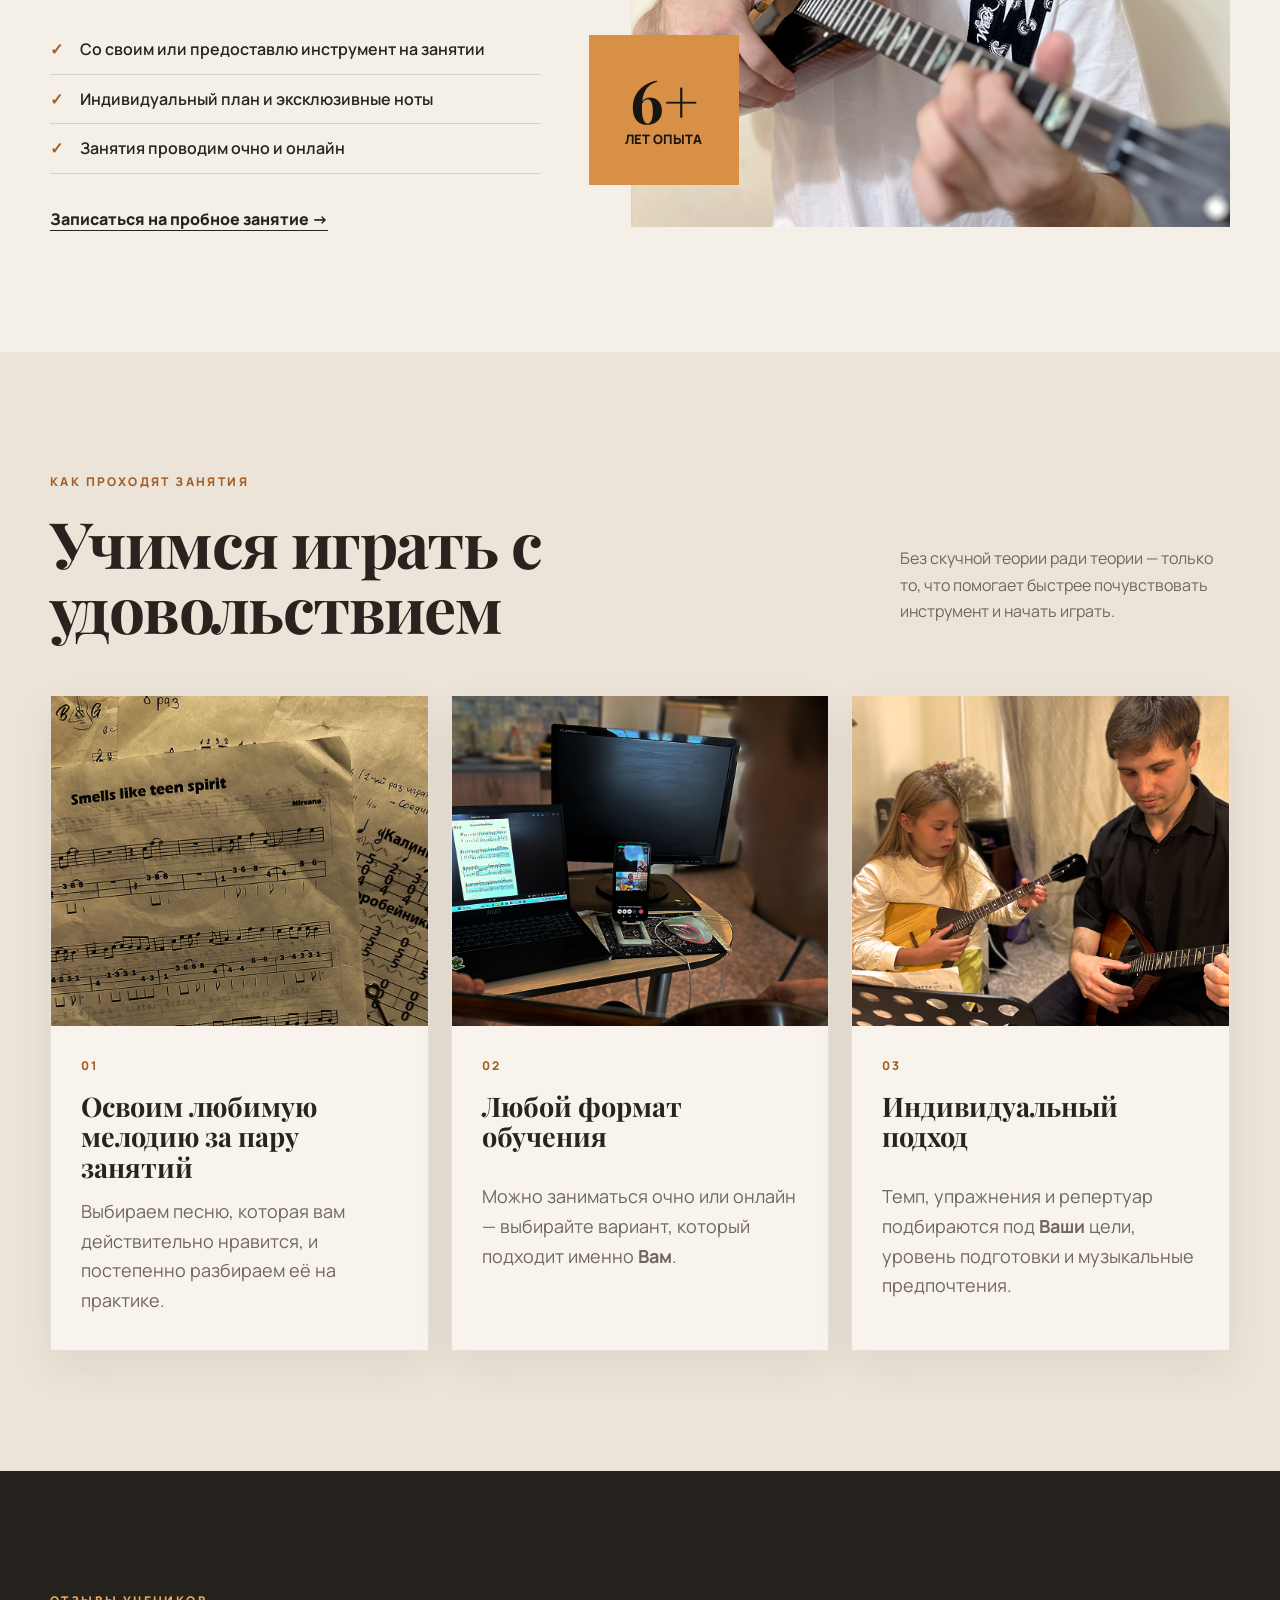
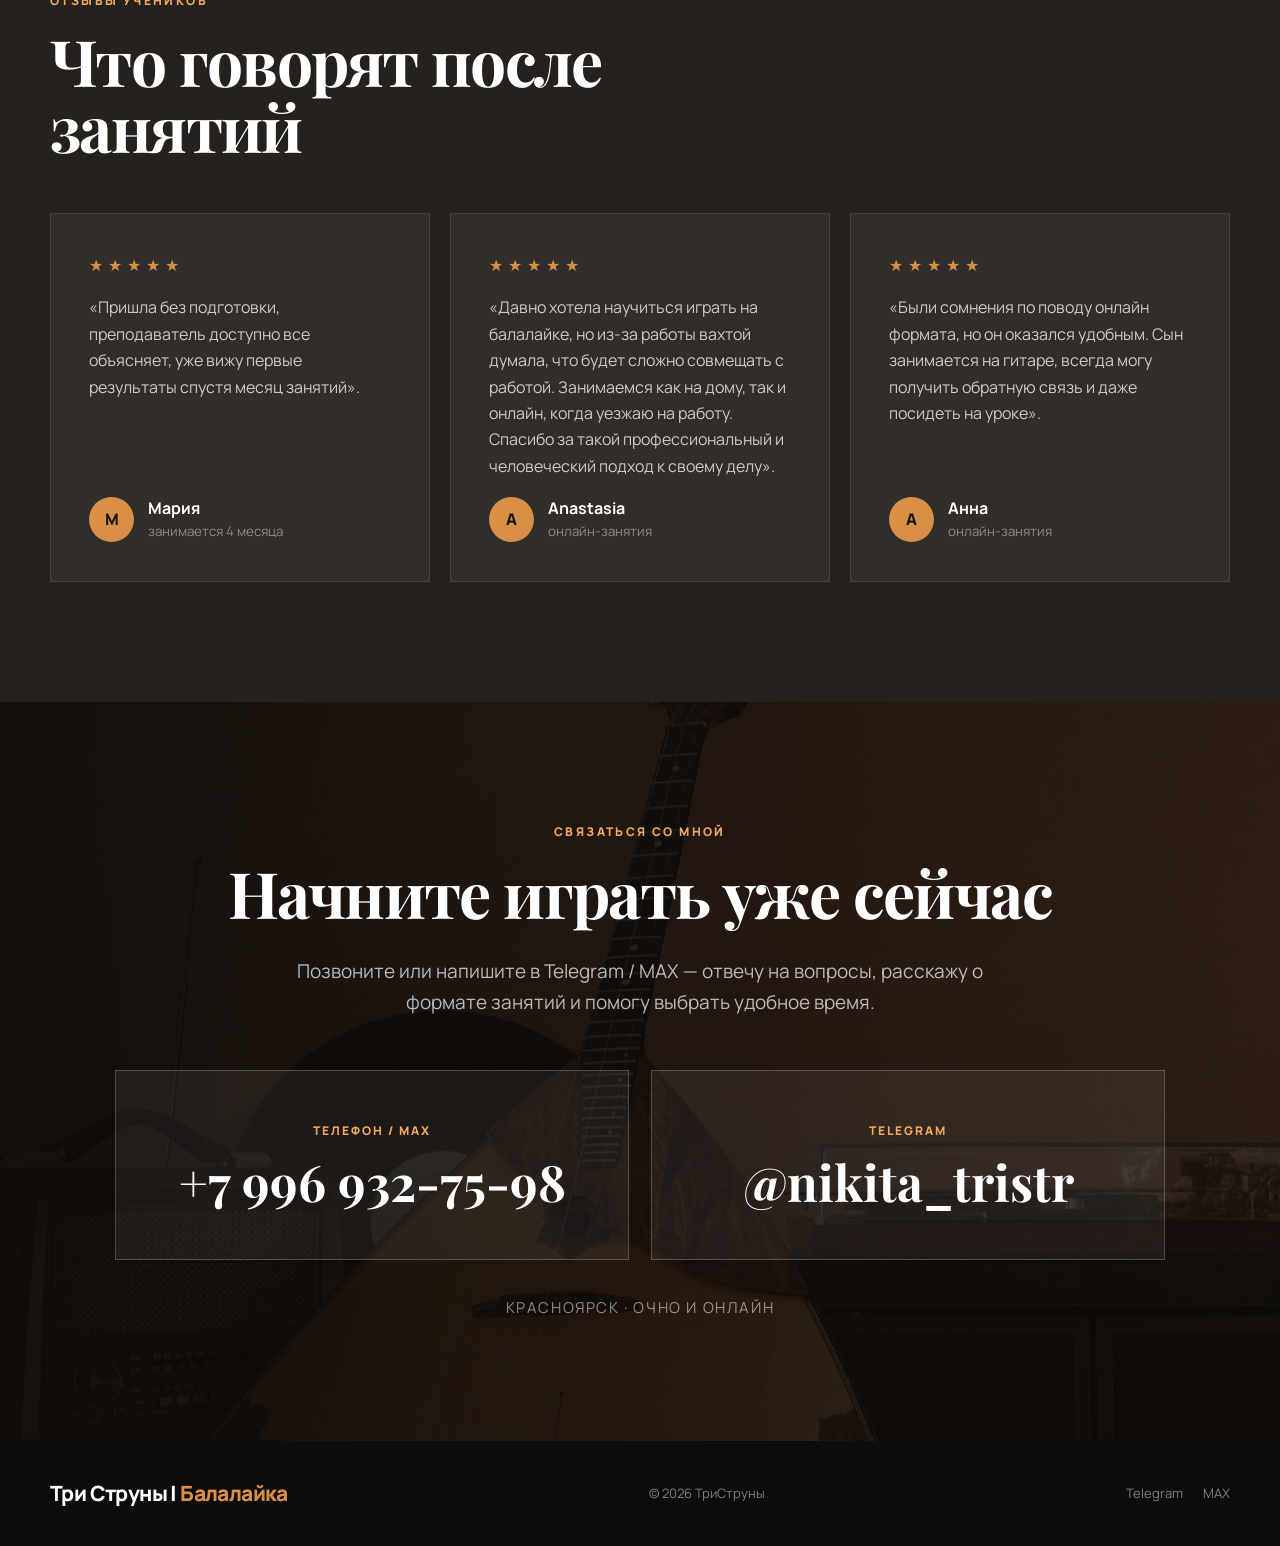
==== commit 53d79b01: "Another feature for index.html" ====
--- a/index.html
+++ b/index.html
@@ -3,14 +3,34 @@
 <head>
   <meta charset="UTF-8">
   <meta name="viewport" content="width=device-width, initial-scale=1.0">
-  <meta name="description" content="Индивидуальные занятия по гитаре в очном и онлайн форматах. Обучение с нуля и развитие техники игры для начинающих и продолжающих">
-  <title>Три Струны – Индивидуальные занятия по балалайке в удобном формате</title>
+  <meta name="description" content="Индивидуальные уроки балалайки в Красноярске и онлайн. Обучение с нуля для детей и взрослых, любимые мелодии и персональная программа. Преподаватель Никита Арефьев.">
+  <title>Три Струны – Индивидуальные уроки балалайки в Красноярске и онлайн</title>
   <link rel="canonical" href="https://tri-stuni.ru/">
   <link rel="icon" type="image/png" href="favicon.png">
   <link rel="preconnect" href="https://fonts.googleapis.com">
   <link rel="preconnect" href="https://fonts.gstatic.com" crossorigin>
   <link href="https://fonts.googleapis.com/css2?family=Manrope:wght@400;500;600;700;800&family=Playfair+Display:wght@700&display=swap" rel="stylesheet">
   <link rel="stylesheet" href="styles.css">
+    
+  <script type="application/ld+json">
+  {
+    "@context": "https://schema.org",
+    "@type": "Service",
+    "name": "Три Струны — уроки балалайки",
+    "description": "Индивидуальные занятия по игре на балалайке для начинающих и продолжающих.",
+    "serviceType": "Обучение игре на балалайке",
+    "url": "https://tri-struni.ru/",
+    "areaServed": {
+      "@type": "Place",
+      "name": "Красноярск"
+    },
+    "availableChannel": {
+      "@type": "ServiceChannel",
+      "serviceUrl": "https://tri-struni.ru/"
+    }
+  }
+  </script>
+
 </head>
 
 <body>
@@ -131,7 +151,7 @@
           </article>
 
           <article class="learning-card">
-            <img src="images/8xgyc-4u35b-64ixe.png" alt="Онлайн-занятия по игре на гитаре">
+            <img src="images/8xgyc-4u35b-64ixe.png" alt="Онлайн-занятия по игре на балалайке">
             <div class="learning-card__content">
               <span>02</span>
               <h3>Любой формат обучения</h3>
